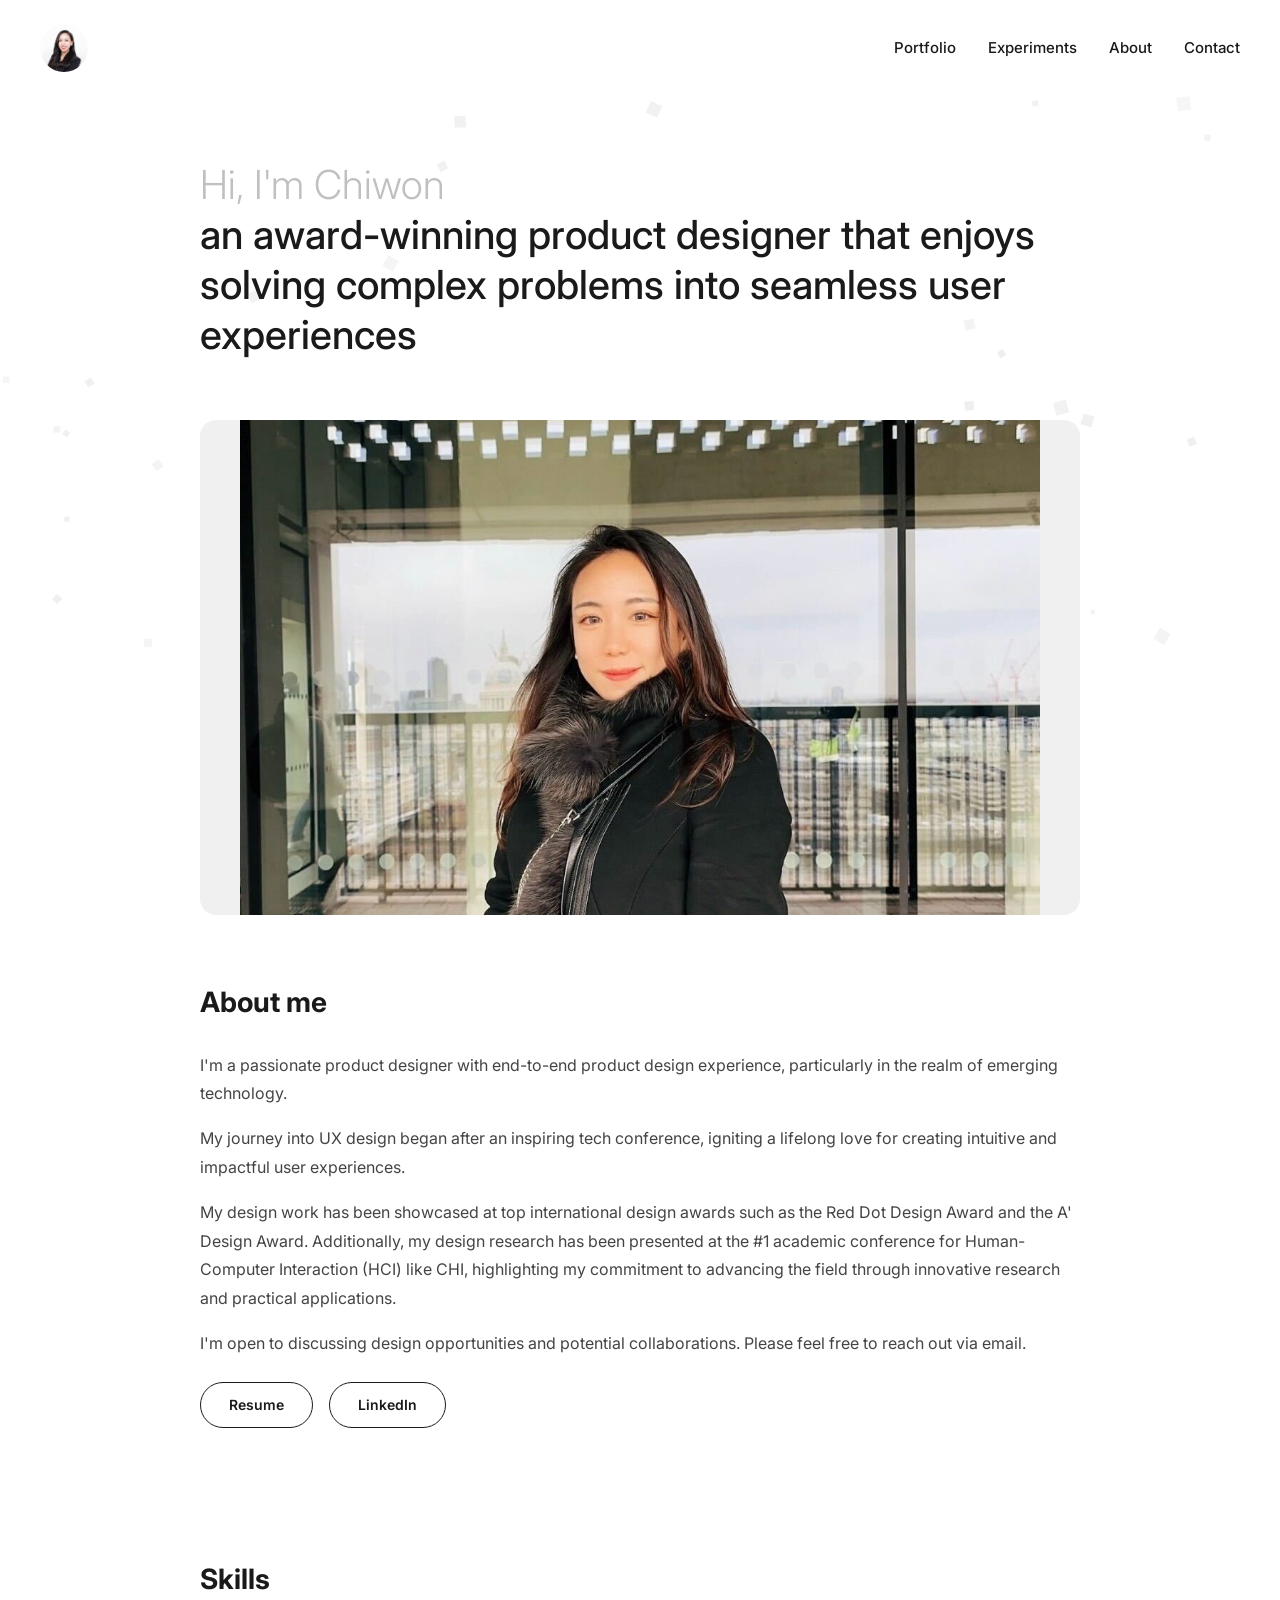
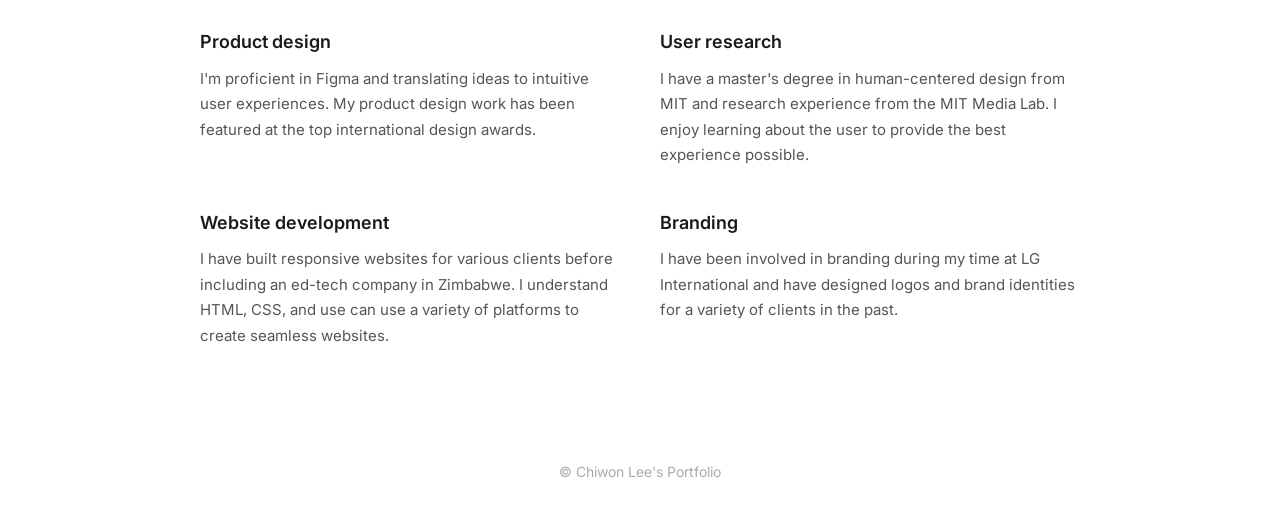
==== about.html @ cec343f6 "Initial commit: portfolio site Made-with: Cursor" ====
<!DOCTYPE html>
<html lang="en">
<head>
  <meta charset="UTF-8">
  <meta name="viewport" content="width=device-width, initial-scale=1.0">
  <title>About — Chiwon Lee</title>
  <link rel="stylesheet" href="css/style.css">
</head>
<body>

  <!-- Navigation -->
  <nav class="nav">
    <a href="index.html" class="nav-logo">
      <img src="images/profile.jpg" alt="Chiwon Lee">
    </a>
    <div class="nav-links">
      <a href="index.html">Portfolio</a>
      <a href="experiments.html">Experiments</a>
      <a href="about.html">About</a>
      <a href="contact.html">Contact</a>
    </div>
    <button class="nav-toggle" aria-label="Menu" onclick="document.querySelector('.nav-menu').classList.toggle('open'); this.classList.toggle('active')">
      <span></span><span></span><span></span>
    </button>
  </nav>

  <div class="nav-menu">
    <a href="index.html" onclick="document.querySelector('.nav-menu').classList.remove('open')">Portfolio</a>
    <a href="experiments.html" onclick="document.querySelector('.nav-menu').classList.remove('open')">Experiments</a>
    <a href="about.html" onclick="document.querySelector('.nav-menu').classList.remove('open')">About</a>
    <a href="contact.html" onclick="document.querySelector('.nav-menu').classList.remove('open')">Contact</a>
  </div>

  <!-- Floating Squares -->
  <div class="floating-squares" id="squares"></div>

  <!-- Page Content -->
  <div class="page-content">

    <!-- Hero -->
    <section class="about-hero">
      <h1>Hi, I'm Chiwon<br><strong>an award-winning product designer that enjoys solving complex problems into seamless user experiences</strong></h1>
    </section>

    <!-- Photo -->
    <div class="about-photo">
      <img src="images/chiwon-about.jpg" alt="Chiwon Lee">
    </div>

    <!-- About Me -->
    <section class="about-section">
      <h2>About me</h2>
      <p>I'm a passionate product designer with end-to-end product design experience, particularly in the realm of emerging technology.</p>
      <p>My journey into UX design began after an inspiring tech conference, igniting a lifelong love for creating intuitive and impactful user experiences.</p>
      <p>My design work has been showcased at top international design awards such as the Red Dot Design Award and the A' Design Award. Additionally, my design research has been presented at the #1 academic conference for Human-Computer Interaction (HCI) like CHI, highlighting my commitment to advancing the field through innovative research and practical applications.</p>
      <p>I'm open to discussing design opportunities and potential collaborations. Please feel free to reach out via email.</p>
      <div class="about-links">
        <a href="https://drive.google.com/file/d/1W_RoePXsQ4lzOvL7vN10jx4TA3mRvMma/view?usp=sharing" target="_blank">Resume</a>
        <a href="https://www.linkedin.com/in/chiwon/" target="_blank">LinkedIn</a>
      </div>
    </section>

    <!-- Skills -->
    <section class="about-section">
      <h2>Skills</h2>
      <div class="skills-grid">
        <div class="skill-item">
          <h4>Product design</h4>
          <p>I'm proficient in Figma and translating ideas to intuitive user experiences. My product design work has been featured at the top international design awards.</p>
        </div>
        <div class="skill-item">
          <h4>User research</h4>
          <p>I have a master's degree in human-centered design from MIT and research experience from the MIT Media Lab. I enjoy learning about the user to provide the best experience possible.</p>
        </div>
        <div class="skill-item">
          <h4>Website development</h4>
          <p>I have built responsive websites for various clients before including an ed-tech company in Zimbabwe. I understand HTML, CSS, and use can use a variety of platforms to create seamless websites.</p>
        </div>
        <div class="skill-item">
          <h4>Branding</h4>
          <p>I have been involved in branding during my time at LG International and have designed logos and brand identities for a variety of clients in the past.</p>
        </div>
      </div>
    </section>

    <!-- Footer -->
    <footer class="footer">
      &copy; Chiwon Lee's Portfolio
    </footer>

  </div>

  <script src="js/particles.js"></script>

</body>
</html>
---- css/style.css ----
/* ============================================
   Chiwon Lee Portfolio — Global Styles
   ============================================ */

@import url('https://fonts.googleapis.com/css2?family=Inter:wght@300;400;500;600;700&display=swap');

*, *::before, *::after {
  margin: 0;
  padding: 0;
  box-sizing: border-box;
}

html {
  scroll-behavior: smooth;
}

body {
  font-family: 'Inter', -apple-system, BlinkMacSystemFont, sans-serif;
  color: #1a1a1a;
  background: #ffffff;
  line-height: 1.7;
  -webkit-font-smoothing: antialiased;
  -moz-osx-font-smoothing: grayscale;
  overflow-x: hidden;
}

a {
  text-decoration: none;
  color: inherit;
}

img {
  max-width: 100%;
  display: block;
}

/* ============================================
   Navigation
   ============================================ */

.nav {
  position: fixed;
  top: 0;
  left: 0;
  right: 0;
  z-index: 100;
  padding: 24px 40px;
  display: flex;
  justify-content: space-between;
  align-items: center;
  background: rgba(255, 255, 255, 0.85);
  backdrop-filter: blur(12px);
  -webkit-backdrop-filter: blur(12px);
}

.nav-logo {
  width: 48px;
  height: 48px;
  border-radius: 50%;
  overflow: hidden;
  background: #e8e8e8;
  display: flex;
  align-items: center;
  justify-content: center;
  font-weight: 700;
  font-size: 16px;
  color: #555;
  flex-shrink: 0;
}

.nav-logo img {
  width: 100%;
  height: 100%;
  object-fit: cover;
}

/* Desktop inline links */
.nav-links {
  display: flex;
  align-items: center;
  gap: 32px;
}

.nav-links a {
  font-size: 15px;
  font-weight: 500;
  color: #1a1a1a;
  transition: opacity 0.2s;
}

.nav-links a:hover {
  opacity: 0.5;
}

/* Hamburger toggle — hidden on desktop */
.nav-toggle {
  display: none;
  width: 32px;
  height: 24px;
  flex-direction: column;
  justify-content: space-between;
  cursor: pointer;
  background: none;
  border: none;
  padding: 0;
}

.nav-toggle span {
  display: block;
  height: 2.5px;
  background: #1a1a1a;
  border-radius: 2px;
  transition: all 0.3s ease;
}

.nav-toggle.active span:nth-child(1) {
  transform: rotate(45deg) translate(7px, 7px);
}

.nav-toggle.active span:nth-child(2) {
  opacity: 0;
}

.nav-toggle.active span:nth-child(3) {
  transform: rotate(-45deg) translate(7px, -7px);
}

/* Mobile fullscreen menu — hidden on desktop */
.nav-menu {
  position: fixed;
  top: 0;
  right: -100%;
  width: 100%;
  height: 100vh;
  background: #fff;
  display: none;
  flex-direction: column;
  align-items: center;
  justify-content: center;
  gap: 40px;
  transition: right 0.4s cubic-bezier(0.25, 0.46, 0.45, 0.94);
  z-index: 99;
}

.nav-menu a {
  font-size: 32px;
  font-weight: 600;
  color: #1a1a1a;
  transition: opacity 0.2s;
}

.nav-menu a:hover {
  opacity: 0.5;
}

/* ============================================
   Floating Squares Background
   ============================================ */

.floating-squares {
  position: fixed;
  top: 0;
  left: 0;
  width: 100%;
  height: 100%;
  pointer-events: none;
  z-index: 0;
  overflow: hidden;
}

.floating-squares .sq {
  position: absolute;
  background: #c0c0c0;
  opacity: 0.8;
  border-radius: 1px;
  animation: float-sq linear infinite;
}

@keyframes float-sq {
  0% { transform: translateY(0) rotate(0deg); opacity: 0; }
  5% { opacity: 0.8; }
  60% { opacity: 0.7; }
  100% { transform: translateY(-55vh) rotate(120deg); opacity: 0; }
}

/* ============================================
   Page Wrapper
   ============================================ */

.page-content {
  position: relative;
  z-index: 1;
}

/* ============================================
   Home Hero
   ============================================ */

.home-hero {
  min-height: 60vh;
  display: flex;
  flex-direction: column;
  justify-content: center;
  padding: 160px 40px 80px;
  max-width: 960px;
  margin: 0 auto;
}

.home-hero h1 {
  font-size: clamp(36px, 5.5vw, 56px);
  font-weight: 300;
  line-height: 1.25;
  color: #c0c0c0;
}

.home-hero h1 strong {
  font-weight: 500;
  color: #1a1a1a;
}

/* Sub-page hero (Experiments, etc.) */
.sub-hero {
  min-height: 60vh;
  display: flex;
  flex-direction: column;
  justify-content: center;
  padding: 160px 40px 80px;
  max-width: 960px;
  margin: 0 auto;
}

.sub-hero h1 {
  font-size: clamp(28px, 3.5vw, 40px);
  font-weight: 300;
  line-height: 1.25;
  color: #c0c0c0;
}

.sub-hero h1 strong {
  font-weight: 500;
  color: #1a1a1a;
}

/* ============================================
   Project Cards (Homepage)
   ============================================ */

.projects {
  padding: 0 40px 80px;
  display: flex;
  flex-direction: column;
  gap: 48px;
  max-width: 960px;
  margin: 0 auto;
}

.project-card {
  display: block;
  transition: transform 0.3s ease;
}

.project-card:hover {
  transform: translateY(-4px);
}

.project-card-image {
  width: 100%;
  aspect-ratio: 16 / 10;
  border-radius: 16px;
  overflow: hidden;
  display: flex;
  align-items: center;
  justify-content: center;
  padding: 40px;
  margin-bottom: 20px;
}

.project-card-image img {
  width: 90%;
  max-width: 800px;
  border-radius: 8px;
  box-shadow: 0 8px 40px rgba(0, 0, 0, 0.12);
}

.project-card h2 {
  font-size: 24px;
  font-weight: 600;
  margin-bottom: 6px;
  line-height: 1.3;
}

.project-card .project-meta {
  font-size: 15px;
  color: #888;
  font-weight: 400;
}

/* ============================================
   About Page
   ============================================ */

.about-hero {
  padding: 160px 40px 0;
  max-width: 960px;
  margin: 0 auto;
}

.about-hero h1 {
  font-size: clamp(28px, 3.5vw, 40px);
  font-weight: 300;
  line-height: 1.25;
  color: #c0c0c0;
  margin-bottom: 8px;
}

.about-hero h1 strong {
  font-weight: 500;
  color: #1a1a1a;
}

.about-photo {
  margin: 60px auto 0;
  max-width: 880px;
  padding: 0 40px;
  border-radius: 16px;
  overflow: hidden;
  background: #f0f0f0;
  aspect-ratio: 16 / 9;
  display: flex;
  align-items: center;
  justify-content: center;
  color: #bbb;
  font-size: 15px;
}

.about-photo img {
  width: 100%;
  height: 100%;
  object-fit: cover;
}

.about-section {
  padding: 64px 40px;
  max-width: 960px;
  margin: 0 auto;
}

.about-section h2 {
  font-size: 28px;
  font-weight: 700;
  margin-bottom: 24px;
}

.about-section p {
  font-size: 16px;
  color: #444;
  margin-bottom: 16px;
  line-height: 1.8;
}

.about-links {
  display: flex;
  gap: 16px;
  margin-top: 24px;
}

.about-links a {
  display: inline-block;
  padding: 10px 28px;
  border: 1.5px solid #1a1a1a;
  border-radius: 100px;
  font-size: 14px;
  font-weight: 600;
  transition: all 0.2s;
}

.about-links a:hover {
  background: #1a1a1a;
  color: #fff;
}

.skills-grid {
  display: grid;
  grid-template-columns: 1fr 1fr;
  gap: 40px;
}

.skill-item h4 {
  font-size: 18px;
  font-weight: 600;
  margin-bottom: 8px;
}

.skill-item p {
  font-size: 15px;
  color: #555;
  line-height: 1.7;
  margin-bottom: 0;
}

/* ============================================
   Case Study Page — Shared
   ============================================ */

.case-study {
  max-width: 900px;
  margin: 0 auto;
  padding: 140px 40px 120px;
}

.cs-title {
  font-size: clamp(32px, 4.5vw, 48px);
  font-weight: 400;
  line-height: 1.2;
  letter-spacing: -0.02em;
  margin-bottom: 16px;
}

.cs-meta {
  display: flex;
  flex-wrap: wrap;
  align-items: center;
  gap: 6px 16px;
  font-size: 15px;
  color: #888;
  margin-bottom: 48px;
}

.cs-meta .sep {
  color: #ddd;
}

.cs-hero-image {
  width: 100%;
  border-radius: 12px;
  overflow: hidden;
  background: #f8f8f8;
  margin-bottom: 64px;
  border: 1px solid #eee;
}

.cs-hero-image img {
  width: 100%;
  display: block;
}

.cs-section {
  margin-bottom: 56px;
}

.cs-section-title {
  font-size: 24px;
  font-weight: 700;
  margin-bottom: 24px;
}

.cs-subsection-title {
  font-size: 17px;
  font-weight: 700;
  margin-bottom: 8px;
  color: #1a1a1a;
}

.cs-text {
  font-size: 16px;
  color: #444;
  margin-bottom: 16px;
  line-height: 1.8;
}

.cs-text em {
  color: #888;
  font-style: italic;
}

.cs-highlight {
  font-size: 16px;
  color: #444;
  margin-bottom: 24px;
  font-style: italic;
  line-height: 1.7;
}

.cs-list {
  list-style: disc;
  padding-left: 20px;
  margin-bottom: 24px;
}

.cs-list li {
  font-size: 16px;
  color: #444;
  line-height: 1.8;
  margin-bottom: 8px;
}

.cs-list li strong {
  color: #1a1a1a;
}

.cs-divider {
  border: none;
  border-top: 1px solid #e8e8e8;
  margin: 56px 0;
}

.cs-image {
  width: 100%;
  border-radius: 12px;
  overflow: hidden;
  background: #f8f8f8;
  margin: 24px 0 8px;
  border: 1px solid #eee;
}

.cs-image img {
  width: 100%;
  display: block;
}

.cs-image-placeholder {
  width: 100%;
  border-radius: 12px;
  overflow: hidden;
  background: #f0f3ff;
  margin: 24px 0 8px;
  aspect-ratio: 16 / 9;
  display: flex;
  align-items: center;
  justify-content: center;
}

.cs-caption {
  font-size: 13px;
  color: #999;
  font-style: italic;
  margin-top: 8px;
  margin-bottom: 32px;
}

.cs-overview {
  display: grid;
  grid-template-columns: 1fr 1fr;
  gap: 28px 48px;
  margin-bottom: 16px;
}

.cs-overview-item label {
  display: block;
  font-size: 17px;
  font-weight: 700;
  color: #1a1a1a;
  margin-bottom: 4px;
}

.cs-overview-item p {
  font-size: 15px;
  color: #444;
  line-height: 1.6;
}

.cs-impact-grid {
  display: grid;
  grid-template-columns: 1fr 1fr;
  gap: 16px;
  margin-top: 16px;
}

.cs-impact-card {
  background: #f8f8fa;
  border-radius: 12px;
  padding: 24px;
}

.cs-impact-card .label {
  font-size: 13px;
  font-weight: 500;
  color: #888;
  margin-bottom: 4px;
}

.cs-impact-card .value {
  font-size: 15px;
  font-weight: 600;
  color: #1a1a1a;
}

.cs-strategy {
  margin-bottom: 48px;
}

.cs-strategy h3 {
  font-size: 20px;
  font-weight: 600;
  margin-bottom: 8px;
}

.cs-bullet-list {
  list-style: none;
  padding: 0;
}

.cs-bullet-list li {
  font-size: 16px;
  color: #444;
  padding: 12px 0;
  border-bottom: 1px solid #f0f0f0;
  line-height: 1.7;
}

.cs-bullet-list li:last-child {
  border-bottom: none;
}

.cs-bullet-list li strong {
  color: #1a1a1a;
}

/* ============================================
   Experiment Card Preview (canvas hero)
   ============================================ */

.experiment-card-preview {
  padding: 0;
  position: relative;
}

.experiment-card-preview canvas {
  width: 100%;
  height: 100%;
  display: block;
}

/* ============================================
   Contact Page
   ============================================ */

.contact-page {
  max-width: 960px;
  margin: 0 auto;
  padding: 160px 40px 80px;
  min-height: 70vh;
  display: flex;
  flex-direction: column;
  justify-content: center;
}

.contact-heading {
  font-size: clamp(28px, 3.5vw, 40px);
  font-weight: 300;
  line-height: 1.25;
  color: #c0c0c0;
  margin-bottom: 64px;
}

.contact-heading strong {
  font-weight: 500;
  color: #1a1a1a;
}

.contact-grid {
  display: grid;
  grid-template-columns: 1fr 1fr;
  gap: 48px;
}

.contact-label {
  font-size: 14px;
  color: #999;
  margin-bottom: 8px;
}

.contact-value {
  font-size: 20px;
  font-weight: 600;
  line-height: 1.5;
}

.contact-value a {
  transition: opacity 0.2s;
}

.contact-value a:hover {
  opacity: 0.5;
}

/* ============================================
   Footer
   ============================================ */

.footer {
  text-align: center;
  padding: 48px 40px;
  font-size: 14px;
  color: #aaa;
  position: relative;
  z-index: 1;
}

/* ============================================
   Responsive — Tablet and below (<= 768px)
   ============================================ */

@media (max-width: 768px) {
  .nav {
    padding: 20px 24px;
  }

  /* Hide desktop links, show hamburger */
  .nav-links {
    display: none;
  }

  .nav-toggle {
    display: flex;
  }

  .nav-menu {
    display: flex;
  }

  .nav-menu.open {
    right: 0;
  }

  .home-hero {
    padding: 140px 24px 60px;
  }

  .sub-hero {
    padding: 140px 24px 60px;
  }

  .projects {
    padding: 0 24px 60px;
  }

  .about-hero {
    padding: 140px 24px 0;
  }

  .about-photo {
    padding: 0 24px;
    margin-top: 40px;
  }

  .about-section {
    padding: 48px 24px;
  }

  .skills-grid {
    grid-template-columns: 1fr;
    gap: 32px;
  }

  .case-study {
    padding: 120px 24px 80px;
  }

  .cs-overview {
    grid-template-columns: 1fr;
    gap: 20px;
  }

  .cs-impact-grid {
    grid-template-columns: 1fr;
  }

  .project-card-image {
    padding: 24px;
    aspect-ratio: 4 / 3;
  }

  .nav-menu a {
    font-size: 26px;
  }

  .contact-page {
    padding: 140px 24px 60px;
  }

  .contact-grid {
    grid-template-columns: 1fr;
    gap: 32px;
  }
}
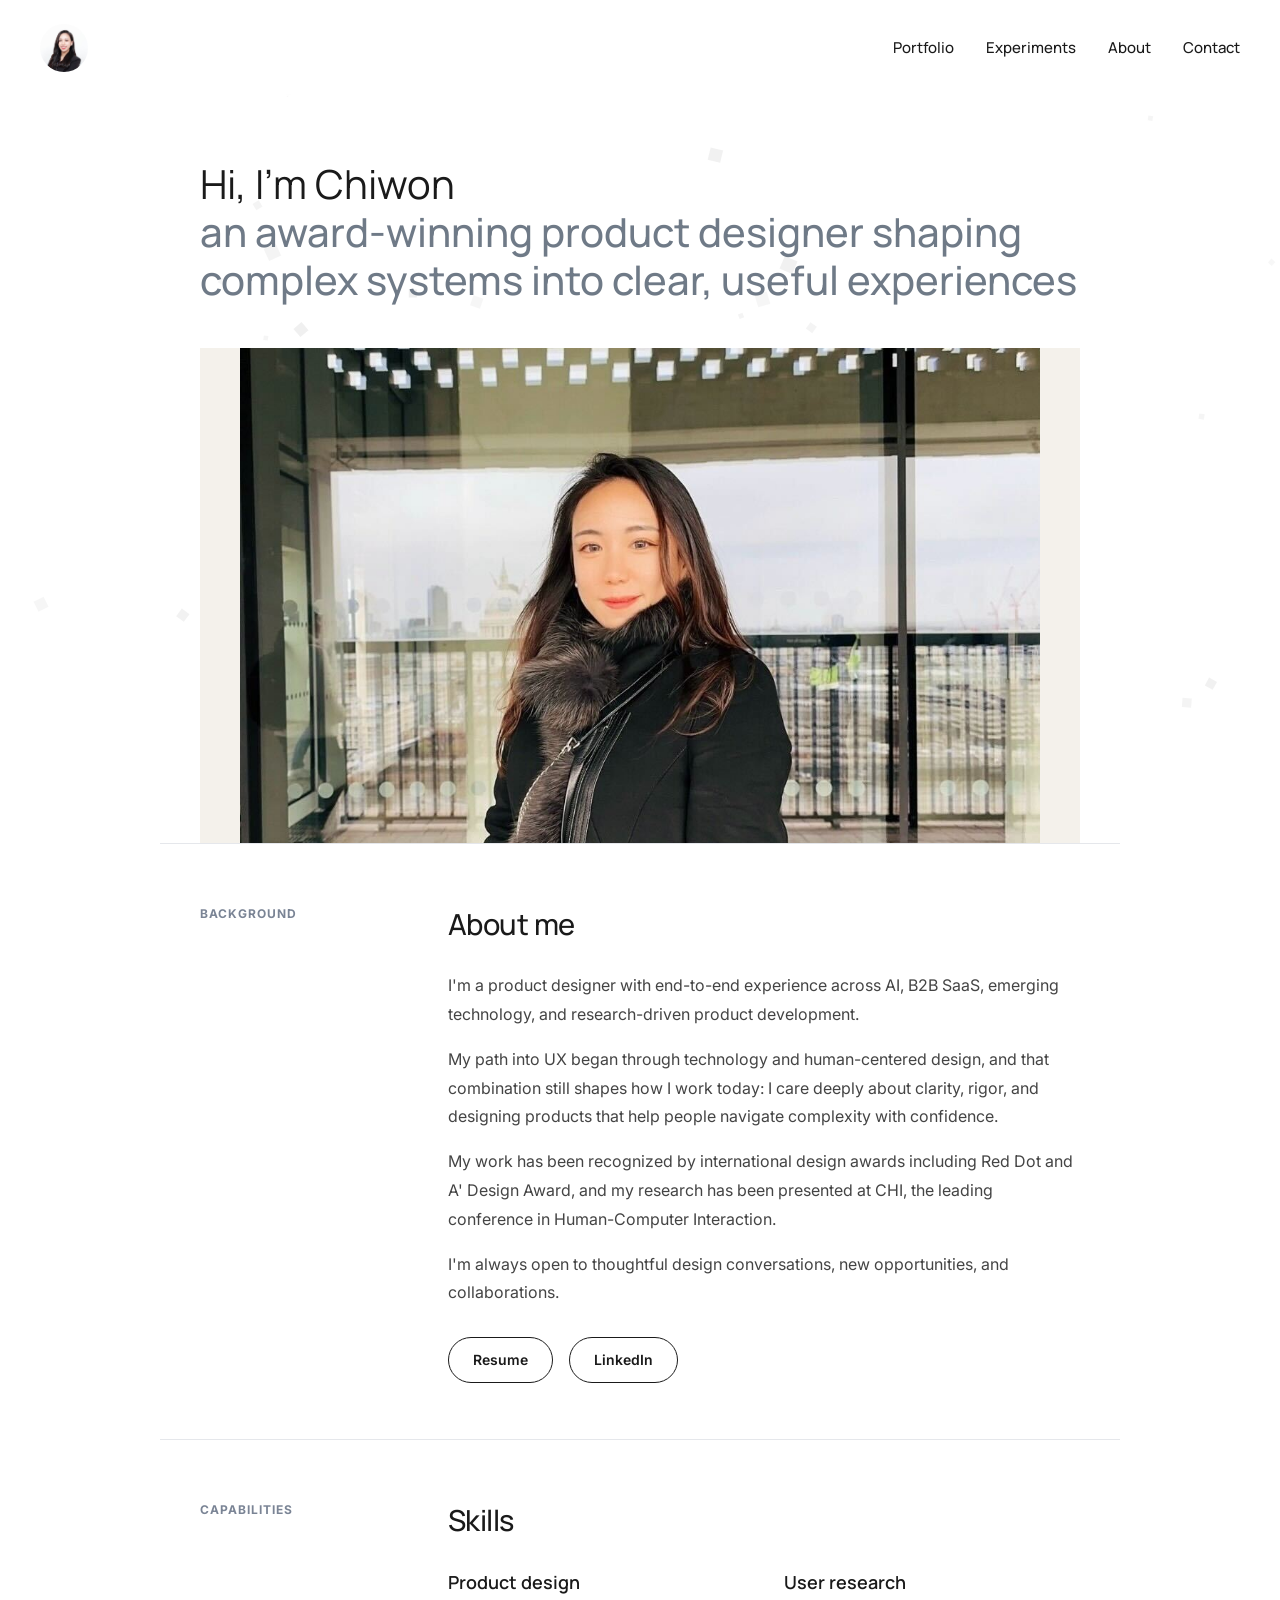
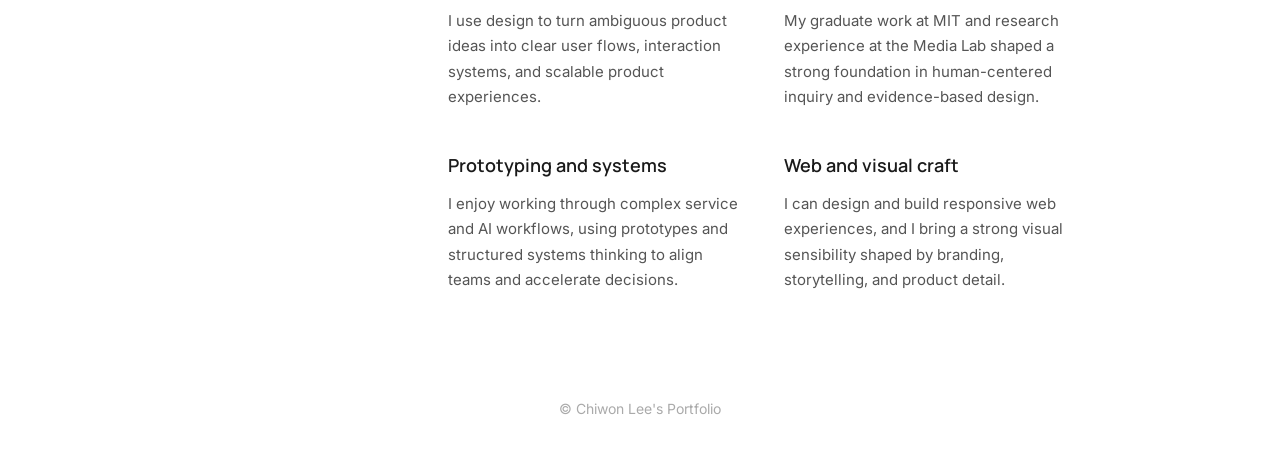
==== commit 48dd4e4c: "Update portfolio case studies and styling" ====
--- a/about.html
+++ b/about.html
@@ -39,7 +39,7 @@
 
     <!-- Hero -->
     <section class="about-hero">
-      <h1>Hi, I'm Chiwon<br><strong>an award-winning product designer that enjoys solving complex problems into seamless user experiences</strong></h1>
+      <h1>Hi, I'm Chiwon<br><strong>an award-winning product designer shaping complex systems into clear, useful experiences</strong></h1>
     </section>
 
     <!-- Photo -->
@@ -49,36 +49,46 @@
 
     <!-- About Me -->
     <section class="about-section">
-      <h2>About me</h2>
-      <p>I'm a passionate product designer with end-to-end product design experience, particularly in the realm of emerging technology.</p>
-      <p>My journey into UX design began after an inspiring tech conference, igniting a lifelong love for creating intuitive and impactful user experiences.</p>
-      <p>My design work has been showcased at top international design awards such as the Red Dot Design Award and the A' Design Award. Additionally, my design research has been presented at the #1 academic conference for Human-Computer Interaction (HCI) like CHI, highlighting my commitment to advancing the field through innovative research and practical applications.</p>
-      <p>I'm open to discussing design opportunities and potential collaborations. Please feel free to reach out via email.</p>
-      <div class="about-links">
-        <a href="https://drive.google.com/file/d/1W_RoePXsQ4lzOvL7vN10jx4TA3mRvMma/view?usp=sharing" target="_blank">Resume</a>
-        <a href="https://www.linkedin.com/in/chiwon/" target="_blank">LinkedIn</a>
+      <div class="about-grid">
+        <div class="about-label">Background</div>
+        <div class="about-copy">
+          <h2>About me</h2>
+          <p>I'm a product designer with end-to-end experience across AI, B2B SaaS, emerging technology, and research-driven product development.</p>
+          <p>My path into UX began through technology and human-centered design, and that combination still shapes how I work today: I care deeply about clarity, rigor, and designing products that help people navigate complexity with confidence.</p>
+          <p>My work has been recognized by international design awards including Red Dot and A' Design Award, and my research has been presented at CHI, the leading conference in Human-Computer Interaction.</p>
+          <p>I'm always open to thoughtful design conversations, new opportunities, and collaborations.</p>
+          <div class="about-links">
+            <a href="https://drive.google.com/file/d/1W_RoePXsQ4lzOvL7vN10jx4TA3mRvMma/view?usp=sharing" target="_blank">Resume</a>
+            <a href="https://www.linkedin.com/in/chiwon/" target="_blank">LinkedIn</a>
+          </div>
+        </div>
       </div>
     </section>
 
     <!-- Skills -->
     <section class="about-section">
-      <h2>Skills</h2>
-      <div class="skills-grid">
-        <div class="skill-item">
-          <h4>Product design</h4>
-          <p>I'm proficient in Figma and translating ideas to intuitive user experiences. My product design work has been featured at the top international design awards.</p>
-        </div>
-        <div class="skill-item">
-          <h4>User research</h4>
-          <p>I have a master's degree in human-centered design from MIT and research experience from the MIT Media Lab. I enjoy learning about the user to provide the best experience possible.</p>
-        </div>
-        <div class="skill-item">
-          <h4>Website development</h4>
-          <p>I have built responsive websites for various clients before including an ed-tech company in Zimbabwe. I understand HTML, CSS, and use can use a variety of platforms to create seamless websites.</p>
-        </div>
-        <div class="skill-item">
-          <h4>Branding</h4>
-          <p>I have been involved in branding during my time at LG International and have designed logos and brand identities for a variety of clients in the past.</p>
+      <div class="about-grid">
+        <div class="about-label">Capabilities</div>
+        <div class="about-copy">
+          <h2>Skills</h2>
+          <div class="skills-grid">
+            <div class="skill-item">
+              <h4>Product design</h4>
+              <p>I use design to turn ambiguous product ideas into clear user flows, interaction systems, and scalable product experiences.</p>
+            </div>
+            <div class="skill-item">
+              <h4>User research</h4>
+              <p>My graduate work at MIT and research experience at the Media Lab shaped a strong foundation in human-centered inquiry and evidence-based design.</p>
+            </div>
+            <div class="skill-item">
+              <h4>Prototyping and systems</h4>
+              <p>I enjoy working through complex service and AI workflows, using prototypes and structured systems thinking to align teams and accelerate decisions.</p>
+            </div>
+            <div class="skill-item">
+              <h4>Web and visual craft</h4>
+              <p>I can design and build responsive web experiences, and I bring a strong visual sensibility shaped by branding, storytelling, and product detail.</p>
+            </div>
+          </div>
         </div>
       </div>
     </section>
--- a/css/style.css
+++ b/css/style.css
@@ -2,7 +2,7 @@
    Chiwon Lee Portfolio — Global Styles
    ============================================ */
 
-@import url('https://fonts.googleapis.com/css2?family=Inter:wght@300;400;500;600;700&display=swap');
+@import url('https://fonts.googleapis.com/css2?family=Inter:wght@300;400;500;600;700&family=Manrope:wght@400;500;600;700;800&display=swap');
 
 *, *::before, *::after {
   margin: 0;
@@ -83,6 +83,7 @@
 
 .nav-links a {
   font-size: 15px;
+  font-family: 'Manrope', 'Inter', -apple-system, BlinkMacSystemFont, sans-serif;
   font-weight: 500;
   color: #1a1a1a;
   transition: opacity 0.2s;
@@ -144,6 +145,7 @@
 
 .nav-menu a {
   font-size: 32px;
+  font-family: 'Manrope', 'Inter', -apple-system, BlinkMacSystemFont, sans-serif;
   font-weight: 600;
   color: #1a1a1a;
   transition: opacity 0.2s;
@@ -208,6 +210,7 @@
 
 .home-hero h1 {
   font-size: clamp(36px, 5.5vw, 56px);
+  font-family: 'Manrope', 'Inter', -apple-system, BlinkMacSystemFont, sans-serif;
   font-weight: 300;
   line-height: 1.25;
   color: #c0c0c0;
@@ -231,6 +234,7 @@
 
 .sub-hero h1 {
   font-size: clamp(28px, 3.5vw, 40px);
+  font-family: 'Manrope', 'Inter', -apple-system, BlinkMacSystemFont, sans-serif;
   font-weight: 300;
   line-height: 1.25;
   color: #c0c0c0;
@@ -284,6 +288,7 @@
 
 .project-card h2 {
   font-size: 24px;
+  font-family: 'Manrope', 'Inter', -apple-system, BlinkMacSystemFont, sans-serif;
   font-weight: 600;
   margin-bottom: 6px;
   line-height: 1.3;
@@ -305,26 +310,49 @@
   margin: 0 auto;
 }
 
+.about-kicker {
+  display: inline-flex;
+  align-items: center;
+  padding: 0 0 10px;
+  margin-bottom: 20px;
+  border-bottom: 1px solid #d9dee6;
+  font-size: 12px;
+  font-weight: 700;
+  letter-spacing: 0.08em;
+  text-transform: uppercase;
+  color: #5f6b7a;
+}
+
 .about-hero h1 {
   font-size: clamp(28px, 3.5vw, 40px);
-  font-weight: 300;
-  line-height: 1.25;
-  color: #c0c0c0;
-  margin-bottom: 8px;
+  font-family: 'Manrope', 'Inter', -apple-system, BlinkMacSystemFont, sans-serif;
+  font-weight: 400;
+  line-height: 1.2;
+  color: #1a1a1a;
+  margin-bottom: 16px;
 }
 
 .about-hero h1 strong {
   font-weight: 500;
-  color: #1a1a1a;
+  color: #6f7a87;
+}
+
+.about-intro {
+  max-width: 760px;
+  font-size: 17px;
+  line-height: 1.85;
+  color: #4b5565;
+  padding-bottom: 28px;
+  border-bottom: 1px solid #e5e7eb;
 }
 
 .about-photo {
-  margin: 60px auto 0;
+  margin: 44px auto 0;
   max-width: 880px;
   padding: 0 40px;
-  border-radius: 16px;
+  border-radius: 0;
   overflow: hidden;
-  background: #f0f0f0;
+  background: #f4f1eb;
   aspect-ratio: 16 / 9;
   display: flex;
   align-items: center;
@@ -340,15 +368,18 @@
 }
 
 .about-section {
-  padding: 64px 40px;
+  padding: 56px 40px;
   max-width: 960px;
   margin: 0 auto;
+  border-top: 1px solid #e5e7eb;
 }
 
 .about-section h2 {
-  font-size: 28px;
-  font-weight: 700;
-  margin-bottom: 24px;
+  font-size: 29px;
+  font-family: 'Manrope', 'Inter', -apple-system, BlinkMacSystemFont, sans-serif;
+  font-weight: 500;
+  letter-spacing: -0.02em;
+  margin-bottom: 22px;
 }
 
 .about-section p {
@@ -361,13 +392,13 @@
 .about-links {
   display: flex;
   gap: 16px;
-  margin-top: 24px;
+  margin-top: 30px;
 }
 
 .about-links a {
   display: inline-block;
-  padding: 10px 28px;
-  border: 1.5px solid #1a1a1a;
+  padding: 10px 24px;
+  border: 1px solid #1a1a1a;
   border-radius: 100px;
   font-size: 14px;
   font-weight: 600;
@@ -385,10 +416,30 @@
   gap: 40px;
 }
 
+.about-grid {
+  display: grid;
+  grid-template-columns: 220px 1fr;
+  gap: 28px;
+}
+
+.about-label {
+  font-size: 12px;
+  font-weight: 700;
+  letter-spacing: 0.08em;
+  text-transform: uppercase;
+  color: #7a8495;
+  padding-top: 4px;
+}
+
+.about-copy p:last-child {
+  margin-bottom: 0;
+}
+
 .skill-item h4 {
   font-size: 18px;
+  font-family: 'Manrope', 'Inter', -apple-system, BlinkMacSystemFont, sans-serif;
   font-weight: 600;
-  margin-bottom: 8px;
+  margin-bottom: 10px;
 }
 
 .skill-item p {
@@ -617,6 +668,479 @@
 }
 
 /* ============================================
+   Contract Negotiation Agent
+   ============================================ */
+
+.cna-hero {
+  padding: 0 0 36px;
+  border-bottom: none;
+}
+
+.cna-kicker {
+  display: inline-flex;
+  align-items: center;
+  gap: 8px;
+  padding: 0 0 10px;
+  font-size: 12px;
+  font-weight: 700;
+  letter-spacing: 0.08em;
+  text-transform: uppercase;
+  color: #5f6b7a;
+  margin-bottom: 18px;
+  border-bottom: none;
+}
+
+.cna-hero .cs-title,
+.cna-section-heading,
+.cna-screen-card h3 {
+  font-family: 'Manrope', 'Inter', -apple-system, BlinkMacSystemFont, sans-serif;
+  font-weight: 500;
+}
+
+.cna-summary {
+  display: grid;
+  grid-template-columns: repeat(4, minmax(0, 1fr));
+  gap: 14px;
+  margin-top: 28px;
+  padding-top: 0;
+  border-top: none;
+}
+
+.cna-hero .cs-hero-image {
+  margin: 32px 0 36px;
+  padding-top: 0;
+  border: 1px solid #eee;
+  border-radius: 12px;
+  overflow: hidden;
+  background: #f8f8f8;
+}
+
+.cna-hero .cs-hero-image img {
+  display: block;
+  width: 100%;
+  border-radius: 12px;
+}
+
+.cna-summary-card {
+  padding: 0 16px 0 0;
+  border-right: none;
+}
+
+.cna-summary-card:last-child {
+  border-right: none;
+  padding-right: 0;
+}
+
+.cna-summary-card .label {
+  font-size: 12px;
+  font-weight: 700;
+  letter-spacing: 0.04em;
+  text-transform: uppercase;
+  color: #7a8495;
+  margin-bottom: 6px;
+}
+
+.cna-summary-card .value {
+  font-size: 15px;
+  font-weight: 600;
+  line-height: 1.5;
+  color: #1a1a1a;
+}
+
+.cna-overview-lines {
+  display: grid;
+  gap: 12px;
+  max-width: 760px;
+}
+
+.cna-overview-lines .cs-text:last-child {
+  margin-bottom: 0;
+}
+
+.cna-section {
+  padding-top: 8px;
+}
+
+.cna-section-heading {
+  font-size: 30px;
+  letter-spacing: -0.02em;
+  margin-bottom: 24px;
+}
+
+.cna-callout {
+  padding: 0 0 18px;
+  border-bottom: 1px solid #e5e7eb;
+  max-width: 760px;
+}
+
+.cna-metric-stack {
+  display: grid;
+  gap: 12px;
+}
+
+.cna-metric {
+  display: flex;
+  gap: 14px;
+  align-items: flex-start;
+  padding-bottom: 12px;
+  border-bottom: 1px solid #eef1f5;
+}
+
+.cna-metric:last-child {
+  padding-bottom: 0;
+  border-bottom: none;
+}
+
+.cna-metric-number {
+  min-width: 64px;
+  font-size: 28px;
+  font-weight: 600;
+  line-height: 1;
+  letter-spacing: -0.03em;
+  color: #1a1a1a;
+}
+
+.cna-metric-text {
+  font-size: 15px;
+  line-height: 1.65;
+  color: #4b5565;
+}
+
+.cna-problem-visual {
+  display: grid;
+  grid-template-columns: repeat(3, minmax(0, 1fr));
+  gap: 0;
+  margin-top: 28px;
+  border-bottom: 1px solid #e5e7eb;
+}
+
+.cna-problem-stat {
+  padding: 24px 22px 22px 0;
+  border-right: none;
+}
+
+.cna-problem-stat:last-child {
+  padding-right: 0;
+}
+
+.cna-problem-number {
+  font-size: clamp(34px, 4vw, 48px);
+  font-weight: 600;
+  line-height: 0.95;
+  letter-spacing: -0.05em;
+  color: #7f2f2f;
+  margin-bottom: 12px;
+}
+
+.cna-problem-title {
+  font-size: 14px;
+  font-weight: 700;
+  letter-spacing: 0.06em;
+  text-transform: uppercase;
+  color: #1f2937;
+  margin-bottom: 10px;
+}
+
+.cna-problem-copy {
+  font-size: 15px;
+  line-height: 1.7;
+  color: #4b5565;
+  margin-bottom: 0;
+}
+
+.cna-impact-visual {
+  border-top: 1px solid #e5e7eb;
+}
+
+.cna-impact-columns {
+  display: grid;
+  grid-template-columns: repeat(3, minmax(0, 1fr));
+  gap: 20px;
+}
+
+.cna-impact-number {
+  font-size: clamp(34px, 4vw, 48px);
+  font-weight: 600;
+  line-height: 0.95;
+  letter-spacing: -0.05em;
+  color: #111827;
+  margin-bottom: 12px;
+}
+
+.cna-impact-label {
+  font-size: 15px;
+  line-height: 1.65;
+  color: #4b5565;
+  margin-bottom: 16px;
+}
+
+.cna-impact-story-item {
+  padding-right: 22px;
+  padding-top: 24px;
+}
+
+.cna-impact-story-item:last-child {
+  padding-right: 0;
+}
+
+.cna-impact-metric-block {
+  padding-bottom: 18px;
+}
+
+.cna-impact-copy-block {
+  padding-top: 18px;
+  border-top: 1px solid #e5e7eb;
+}
+
+.cna-impact-story-title {
+  font-size: 14px;
+  font-weight: 700;
+  letter-spacing: 0.06em;
+  text-transform: uppercase;
+  color: #1f2937;
+  margin-bottom: 10px;
+}
+
+.cna-impact-story-copy {
+  font-size: 15px;
+  line-height: 1.7;
+  color: #4b5565;
+  margin-bottom: 0;
+}
+
+.cna-quote-list {
+  display: grid;
+  gap: 18px;
+}
+
+.cna-quote {
+  padding: 26px 28px;
+  border: 1px solid #e5e7eb;
+  background: transparent;
+}
+
+.cna-quote-text {
+  max-width: 860px;
+  font-family: 'Manrope', 'Inter', -apple-system, BlinkMacSystemFont, sans-serif;
+  font-size: clamp(20px, 2.1vw, 28px);
+  font-weight: 500;
+  line-height: 1.35;
+  letter-spacing: -0.03em;
+  color: #111827;
+  margin-bottom: 18px;
+}
+
+.cna-quote-mark {
+  display: inline;
+  padding: 0 0.08em;
+  background-image: linear-gradient(180deg, rgba(0, 0, 0, 0) 55%, rgba(245, 223, 77, 0.65) 55%);
+}
+
+.cna-quote-meta {
+  font-size: 13px;
+  font-weight: 700;
+  letter-spacing: 0.08em;
+  text-transform: uppercase;
+  color: #7a8495;
+}
+
+.cna-quote-context {
+  margin-top: 10px;
+  max-width: 720px;
+  font-size: 15px;
+  line-height: 1.7;
+  color: #5f6b7a;
+}
+
+.cna-work-grid {
+  display: grid;
+  grid-template-columns: 260px 1fr;
+  column-gap: 28px;
+  row-gap: 18px;
+  border-top: none;
+}
+
+.cna-work-row {
+  display: contents;
+}
+
+.cna-work-label,
+.cna-work-body {
+  padding-top: 18px;
+  border-top: 1px solid #f0f2f5;
+}
+
+.cna-work-label {
+  font-size: 15px;
+  font-weight: 600;
+  color: #1a1a1a;
+}
+
+.cna-work-body {
+  font-size: 16px;
+  line-height: 1.8;
+  color: #444;
+}
+
+.cna-detail-list {
+  margin: 0;
+  padding-left: 18px;
+}
+
+.cna-detail-list li {
+  margin-bottom: 6px;
+  line-height: 1.7;
+}
+
+.cna-detail-list li:last-child {
+  margin-bottom: 0;
+}
+
+.cna-decision-media {
+  display: grid;
+  grid-template-columns: 1fr 1fr;
+  gap: 24px;
+  margin: 28px 0 8px;
+}
+
+.cna-decision-media-stacked {
+  grid-template-columns: 1fr;
+}
+
+.cna-decision-media-item .cs-image {
+  margin-top: 12px;
+}
+
+.cna-work-grid-continuation {
+  margin-top: 8px;
+}
+
+.cna-work-grid-continuation .cna-work-label:nth-child(1),
+.cna-work-grid-continuation .cna-work-body:nth-child(2) {
+  border-top: none;
+}
+
+.cna-work-grid .cna-work-label:nth-child(1),
+.cna-work-grid .cna-work-body:nth-child(2) {
+  border-top: none;
+}
+
+.cna-screen-grid {
+  display: grid;
+  gap: 32px;
+}
+
+.cna-compare-grid {
+  display: grid;
+  grid-template-columns: 1fr;
+  gap: 40px;
+}
+
+.cna-compare-card {
+  padding-top: 28px;
+  border-top: 1px solid #e5e7eb;
+}
+
+.cna-compare-label {
+  display: inline-flex;
+  align-items: center;
+  min-height: 28px;
+  padding: 0 10px;
+  border: 1px solid #d8dde5;
+  font-size: 12px;
+  font-weight: 700;
+  letter-spacing: 0.08em;
+  text-transform: uppercase;
+  color: #4f5b6b;
+  margin-bottom: 12px;
+}
+
+.cna-compare-card h3 {
+  font-size: 22px;
+  font-family: 'Manrope', 'Inter', -apple-system, BlinkMacSystemFont, sans-serif;
+  font-weight: 500;
+  letter-spacing: -0.02em;
+  margin-bottom: 10px;
+}
+
+.cna-screen-card {
+  padding: 28px 0 0;
+  border-top: 1px solid #e5e7eb;
+  background: transparent;
+}
+
+.cna-screen-header {
+  display: flex;
+  flex-wrap: wrap;
+  align-items: baseline;
+  justify-content: flex-start;
+  gap: 12px;
+  margin-bottom: 18px;
+}
+
+.cna-screen-type {
+  display: inline-flex;
+  align-items: center;
+  min-height: 28px;
+  padding: 0 10px;
+  border: 1px solid #d8dde5;
+  font-size: 12px;
+  font-weight: 700;
+  letter-spacing: 0.08em;
+  text-transform: uppercase;
+  color: #4f5b6b;
+}
+
+.cna-screen-card h3 {
+  font-size: 21px;
+  letter-spacing: -0.02em;
+  margin-bottom: 10px;
+}
+
+.cna-screen-card .cs-caption {
+  margin-bottom: 0;
+}
+
+.cna-state-problem,
+.cna-state-before {
+  position: relative;
+}
+
+.cna-state-problem {
+  border-top-color: #e5e7eb;
+}
+
+.cna-state-before {
+  border-top-color: #e5e7eb;
+}
+
+.cna-state-after {
+  border-top-color: #e5e7eb;
+}
+
+.cna-state-problem .cna-screen-type {
+  border-color: #d6b1b1;
+  color: #7f2f2f;
+  background: rgba(176, 66, 66, 0.04);
+}
+
+.cna-state-before .cna-compare-label {
+  border-color: #d6b1b1;
+  color: #7f2f2f;
+  background: rgba(176, 66, 66, 0.04);
+}
+
+.cna-state-after .cna-compare-label {
+  border-color: #b7d4c1;
+  color: #255b78;
+  background: rgba(61, 126, 165, 0.06);
+}
+
+.cna-screen-card .cs-image {
+  margin-bottom: 16px;
+}
+
+/* ============================================
    Experiment Card Preview (canvas hero)
    ============================================ */
 
@@ -647,6 +1171,7 @@
 
 .contact-heading {
   font-size: clamp(28px, 3.5vw, 40px);
+  font-family: 'Manrope', 'Inter', -apple-system, BlinkMacSystemFont, sans-serif;
   font-weight: 300;
   line-height: 1.25;
   color: #c0c0c0;
@@ -666,12 +1191,15 @@
 
 .contact-label {
   font-size: 14px;
+  font-family: 'Manrope', 'Inter', -apple-system, BlinkMacSystemFont, sans-serif;
+  font-weight: 600;
   color: #999;
   margin-bottom: 8px;
 }
 
 .contact-value {
   font-size: 20px;
+  font-family: 'Manrope', 'Inter', -apple-system, BlinkMacSystemFont, sans-serif;
   font-weight: 600;
   line-height: 1.5;
 }
@@ -748,6 +1276,11 @@
     padding: 48px 24px;
   }
 
+  .about-grid {
+    grid-template-columns: 1fr;
+    gap: 14px;
+  }
+
   .skills-grid {
     grid-template-columns: 1fr;
     gap: 32px;
@@ -766,6 +1299,81 @@
     grid-template-columns: 1fr;
   }
 
+  .cna-hero {
+    padding-bottom: 28px;
+  }
+
+  .cna-summary,
+  .cna-compare-grid {
+    grid-template-columns: 1fr;
+  }
+
+  .cna-problem-visual,
+  .cna-decision-media,
+  .cna-impact-columns {
+    grid-template-columns: 1fr;
+  }
+
+  .cna-problem-stat {
+    padding-right: 0;
+    border-right: none;
+    border-bottom: 1px solid #eef1f5;
+  }
+
+  .cna-problem-stat:last-child {
+    border-bottom: none;
+  }
+
+  .cna-impact-story-item {
+    padding-right: 0;
+    border-bottom: 1px solid #eef1f5;
+  }
+
+  .cna-impact-story-item:last-child {
+    border-bottom: none;
+  }
+
+  .cna-summary-card {
+    border-right: none;
+    padding-right: 0;
+    padding-bottom: 14px;
+    border-bottom: 1px solid #e5e7eb;
+  }
+
+  .cna-summary-card:last-child {
+    border-bottom: none;
+    padding-bottom: 0;
+  }
+
+  .cna-work-grid {
+    grid-template-columns: 1fr;
+    row-gap: 10px;
+  }
+
+  .cna-work-label,
+  .cna-work-body {
+    border-top: none;
+    padding-top: 0;
+  }
+
+  .cna-work-row {
+    display: block;
+    padding-top: 16px;
+    border-top: 1px solid #f0f2f5;
+  }
+
+  .cna-work-row:first-child {
+    border-top: none;
+  }
+
+  .cna-work-label {
+    margin-bottom: 6px;
+  }
+
+  .cna-screen-card {
+    padding-top: 22px;
+  }
+
   .project-card-image {
     padding: 24px;
     aspect-ratio: 4 / 3;
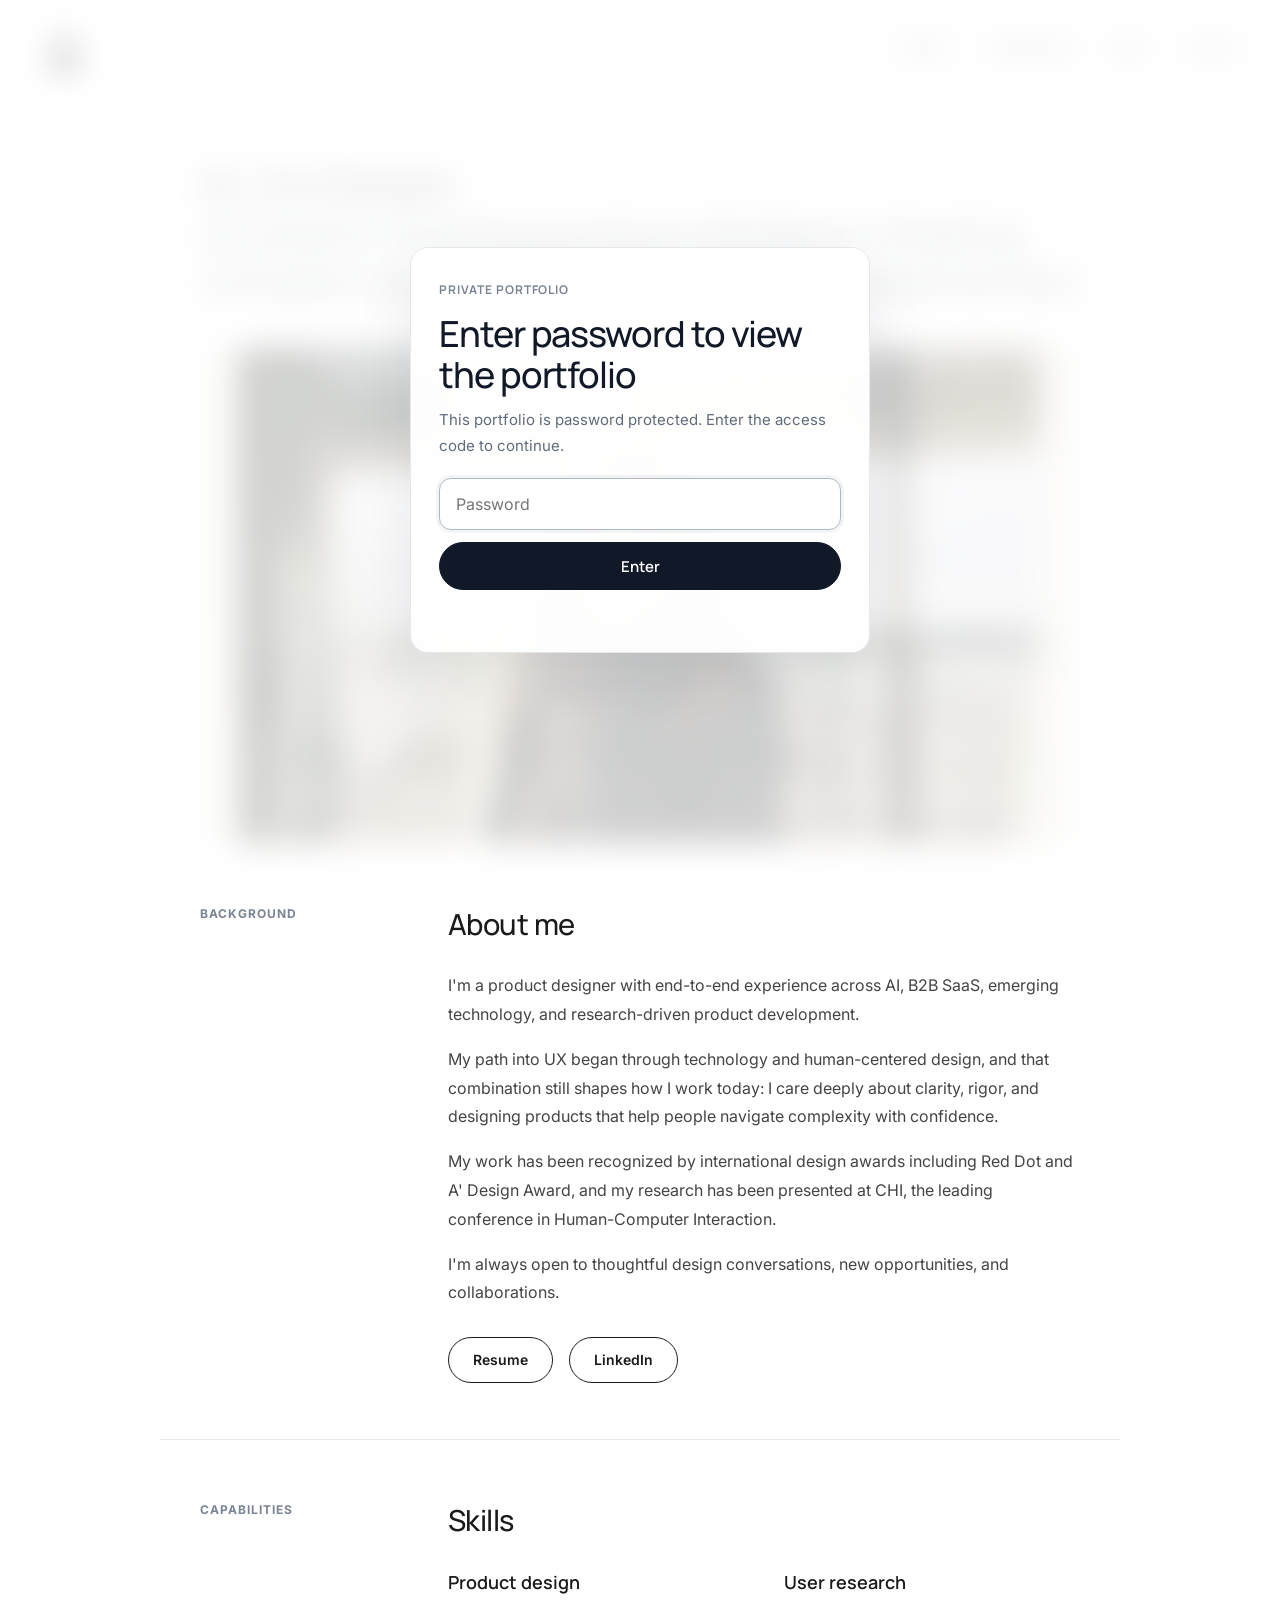
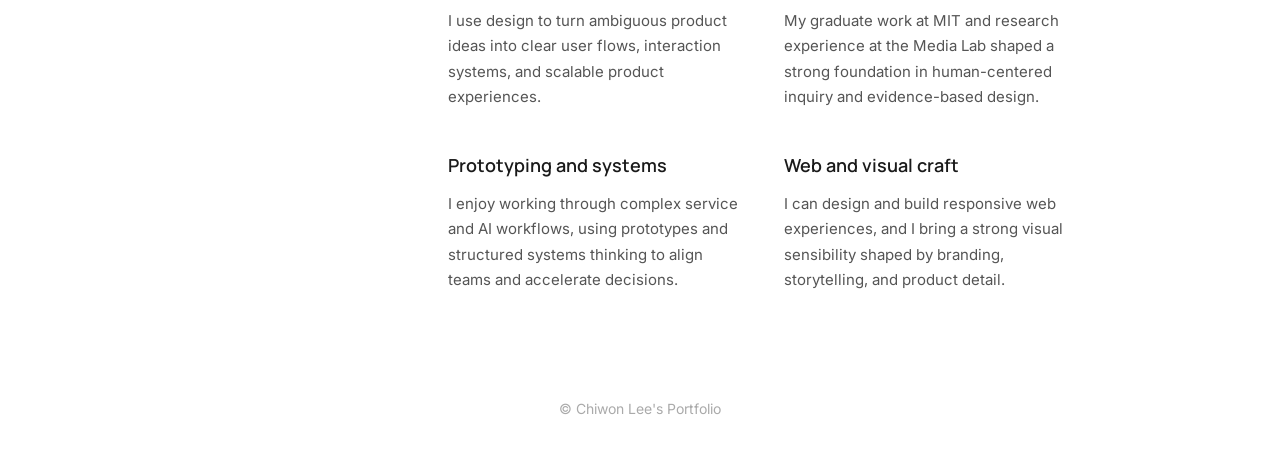
==== commit e008212c: "Polish portfolio case studies and access flow" ====
--- a/about.html
+++ b/about.html
@@ -102,5 +102,6 @@
 
   <script src="js/particles.js"></script>
 
+  <script src="js/password-gate.js"></script>
 </body>
 </html>
--- a/css/style.css
+++ b/css/style.css
@@ -24,6 +24,10 @@
   overflow-x: hidden;
 }
 
+body.password-locked {
+  overflow: hidden;
+}
+
 a {
   text-decoration: none;
   color: inherit;
@@ -32,6 +36,114 @@
 img {
   max-width: 100%;
   display: block;
+}
+
+/* ============================================
+   Password Gate
+   ============================================ */
+
+.password-gate {
+  position: fixed;
+  inset: 0;
+  z-index: 500;
+  display: flex;
+  align-items: center;
+  justify-content: center;
+  padding: 24px;
+  background: rgba(255, 255, 255, 0.78);
+  backdrop-filter: blur(16px);
+  -webkit-backdrop-filter: blur(16px);
+}
+
+.password-gate[hidden] {
+  display: none;
+}
+
+.password-gate-card {
+  width: min(460px, 100%);
+  padding: 32px 28px 28px;
+  border: 1px solid #e5e7eb;
+  border-radius: 18px;
+  background: rgba(255, 255, 255, 0.96);
+  box-shadow: 0 24px 60px rgba(17, 24, 39, 0.08);
+}
+
+.password-gate-kicker {
+  font-size: 12px;
+  font-family: 'Manrope', 'Inter', -apple-system, BlinkMacSystemFont, sans-serif;
+  font-weight: 700;
+  letter-spacing: 0.08em;
+  text-transform: uppercase;
+  color: #7a8495;
+  margin-bottom: 14px;
+}
+
+.password-gate-title {
+  font-size: clamp(28px, 4vw, 36px);
+  font-family: 'Manrope', 'Inter', -apple-system, BlinkMacSystemFont, sans-serif;
+  font-weight: 500;
+  line-height: 1.12;
+  letter-spacing: -0.03em;
+  color: #111827;
+  margin-bottom: 12px;
+}
+
+.password-gate-copy {
+  font-size: 15px;
+  line-height: 1.7;
+  color: #5f6b7a;
+  margin-bottom: 20px;
+}
+
+.password-gate-form {
+  display: grid;
+  gap: 12px;
+}
+
+.password-gate-input {
+  width: 100%;
+  height: 52px;
+  padding: 0 16px;
+  border: 1px solid #d9dee6;
+  border-radius: 12px;
+  font-size: 16px;
+  font-family: 'Inter', -apple-system, BlinkMacSystemFont, sans-serif;
+  color: #111827;
+  background: #fff;
+  outline: none;
+  transition: border-color 0.2s, box-shadow 0.2s;
+}
+
+.password-gate-input:focus {
+  border-color: #aeb6c2;
+  box-shadow: 0 0 0 3px rgba(99, 114, 130, 0.08);
+}
+
+.password-gate-button {
+  height: 48px;
+  border: 1px solid #111827;
+  border-radius: 999px;
+  background: #111827;
+  color: #fff;
+  font-size: 15px;
+  font-family: 'Manrope', 'Inter', -apple-system, BlinkMacSystemFont, sans-serif;
+  font-weight: 600;
+  cursor: pointer;
+  transition: opacity 0.2s, transform 0.2s;
+}
+
+.password-gate-button:hover {
+  opacity: 0.92;
+}
+
+.password-gate-button:active {
+  transform: translateY(1px);
+}
+
+.password-gate-error {
+  min-height: 22px;
+  font-size: 13px;
+  color: #b42318;
 }
 
 /* ============================================
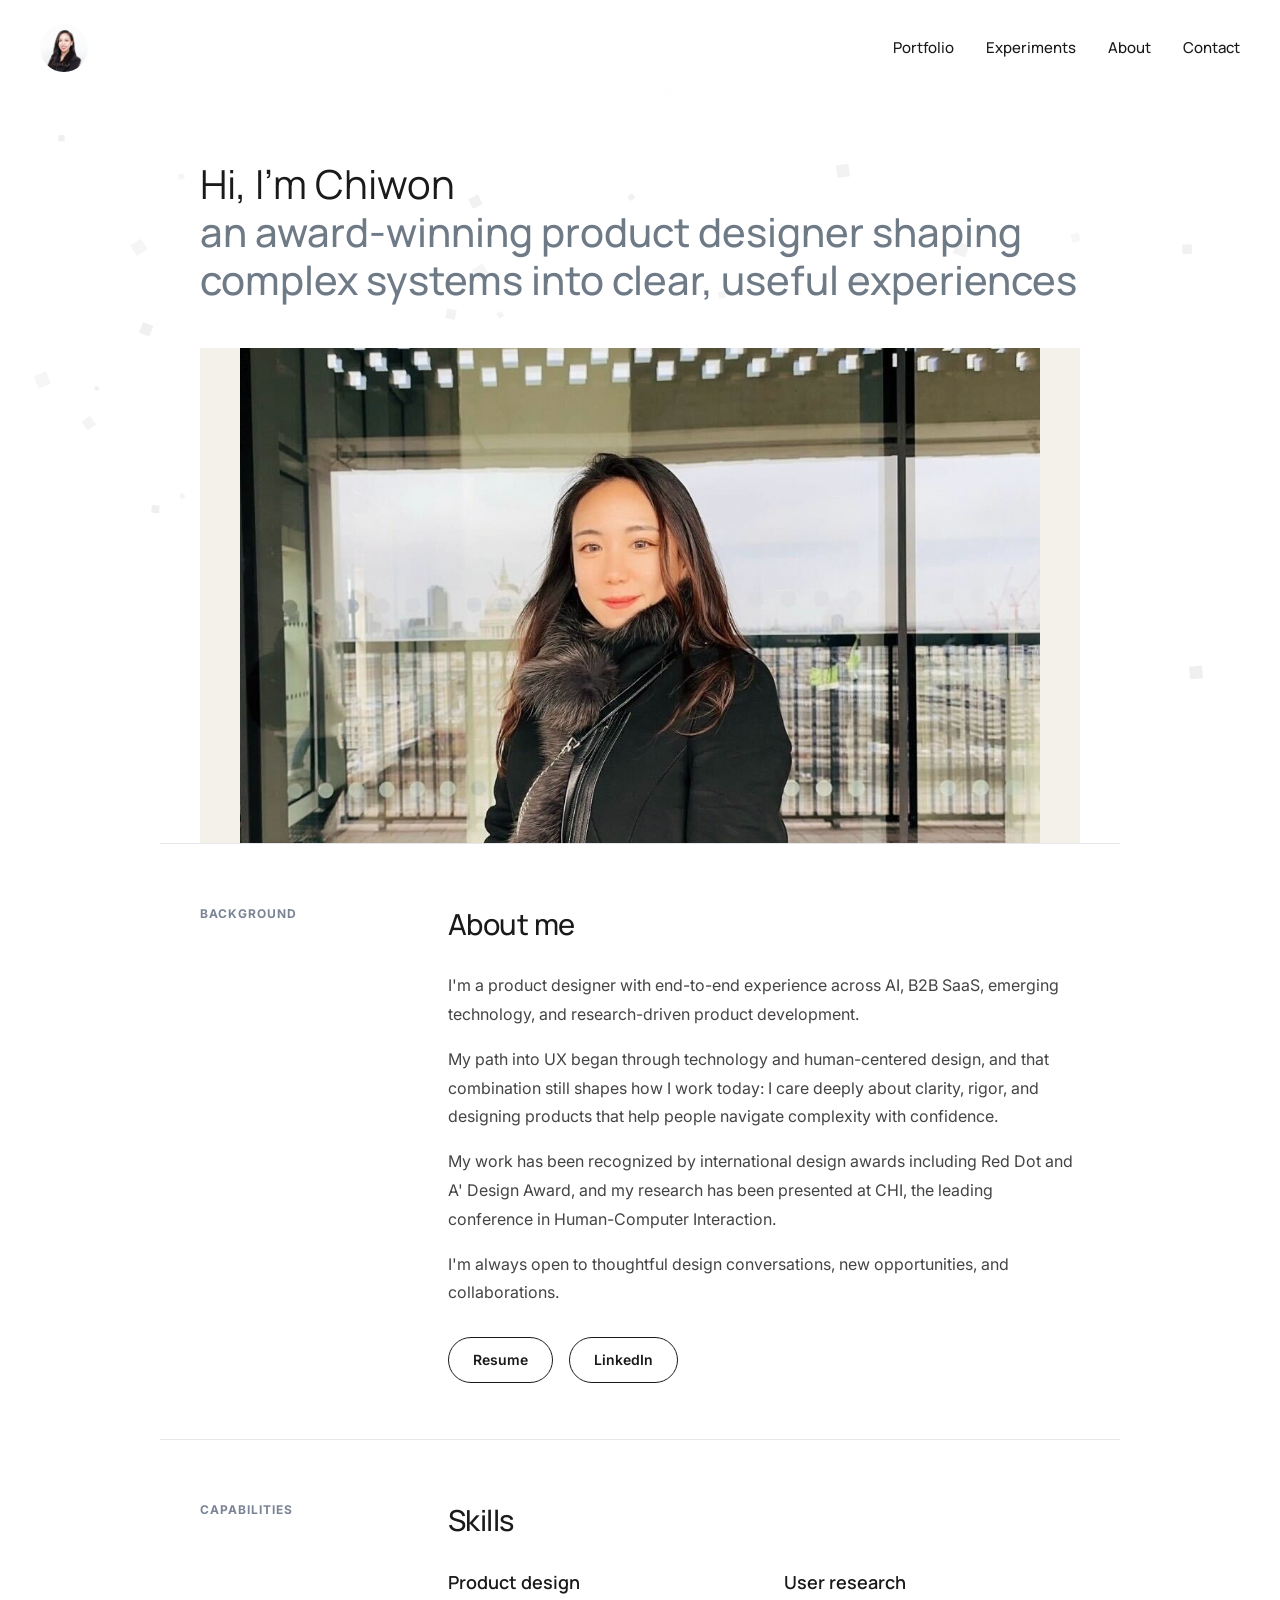
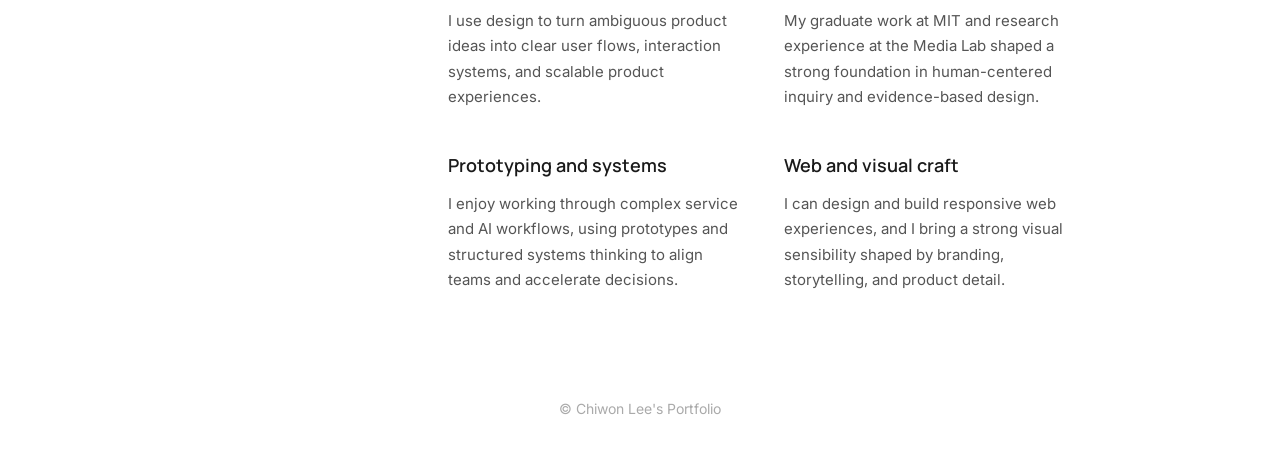
==== commit c51f506c: "Remove portfolio password gate" ====
--- a/about.html
+++ b/about.html
@@ -101,7 +101,5 @@
   </div>
 
   <script src="js/particles.js"></script>
-
-  <script src="js/password-gate.js"></script>
 </body>
 </html>
--- a/css/style.css
+++ b/css/style.css
@@ -24,10 +24,6 @@
   overflow-x: hidden;
 }
 
-body.password-locked {
-  overflow: hidden;
-}
-
 a {
   text-decoration: none;
   color: inherit;
@@ -36,114 +32,6 @@
 img {
   max-width: 100%;
   display: block;
-}
-
-/* ============================================
-   Password Gate
-   ============================================ */
-
-.password-gate {
-  position: fixed;
-  inset: 0;
-  z-index: 500;
-  display: flex;
-  align-items: center;
-  justify-content: center;
-  padding: 24px;
-  background: rgba(255, 255, 255, 0.78);
-  backdrop-filter: blur(16px);
-  -webkit-backdrop-filter: blur(16px);
-}
-
-.password-gate[hidden] {
-  display: none;
-}
-
-.password-gate-card {
-  width: min(460px, 100%);
-  padding: 32px 28px 28px;
-  border: 1px solid #e5e7eb;
-  border-radius: 18px;
-  background: rgba(255, 255, 255, 0.96);
-  box-shadow: 0 24px 60px rgba(17, 24, 39, 0.08);
-}
-
-.password-gate-kicker {
-  font-size: 12px;
-  font-family: 'Manrope', 'Inter', -apple-system, BlinkMacSystemFont, sans-serif;
-  font-weight: 700;
-  letter-spacing: 0.08em;
-  text-transform: uppercase;
-  color: #7a8495;
-  margin-bottom: 14px;
-}
-
-.password-gate-title {
-  font-size: clamp(28px, 4vw, 36px);
-  font-family: 'Manrope', 'Inter', -apple-system, BlinkMacSystemFont, sans-serif;
-  font-weight: 500;
-  line-height: 1.12;
-  letter-spacing: -0.03em;
-  color: #111827;
-  margin-bottom: 12px;
-}
-
-.password-gate-copy {
-  font-size: 15px;
-  line-height: 1.7;
-  color: #5f6b7a;
-  margin-bottom: 20px;
-}
-
-.password-gate-form {
-  display: grid;
-  gap: 12px;
-}
-
-.password-gate-input {
-  width: 100%;
-  height: 52px;
-  padding: 0 16px;
-  border: 1px solid #d9dee6;
-  border-radius: 12px;
-  font-size: 16px;
-  font-family: 'Inter', -apple-system, BlinkMacSystemFont, sans-serif;
-  color: #111827;
-  background: #fff;
-  outline: none;
-  transition: border-color 0.2s, box-shadow 0.2s;
-}
-
-.password-gate-input:focus {
-  border-color: #aeb6c2;
-  box-shadow: 0 0 0 3px rgba(99, 114, 130, 0.08);
-}
-
-.password-gate-button {
-  height: 48px;
-  border: 1px solid #111827;
-  border-radius: 999px;
-  background: #111827;
-  color: #fff;
-  font-size: 15px;
-  font-family: 'Manrope', 'Inter', -apple-system, BlinkMacSystemFont, sans-serif;
-  font-weight: 600;
-  cursor: pointer;
-  transition: opacity 0.2s, transform 0.2s;
-}
-
-.password-gate-button:hover {
-  opacity: 0.92;
-}
-
-.password-gate-button:active {
-  transform: translateY(1px);
-}
-
-.password-gate-error {
-  min-height: 22px;
-  font-size: 13px;
-  color: #b42318;
 }
 
 /* ============================================
